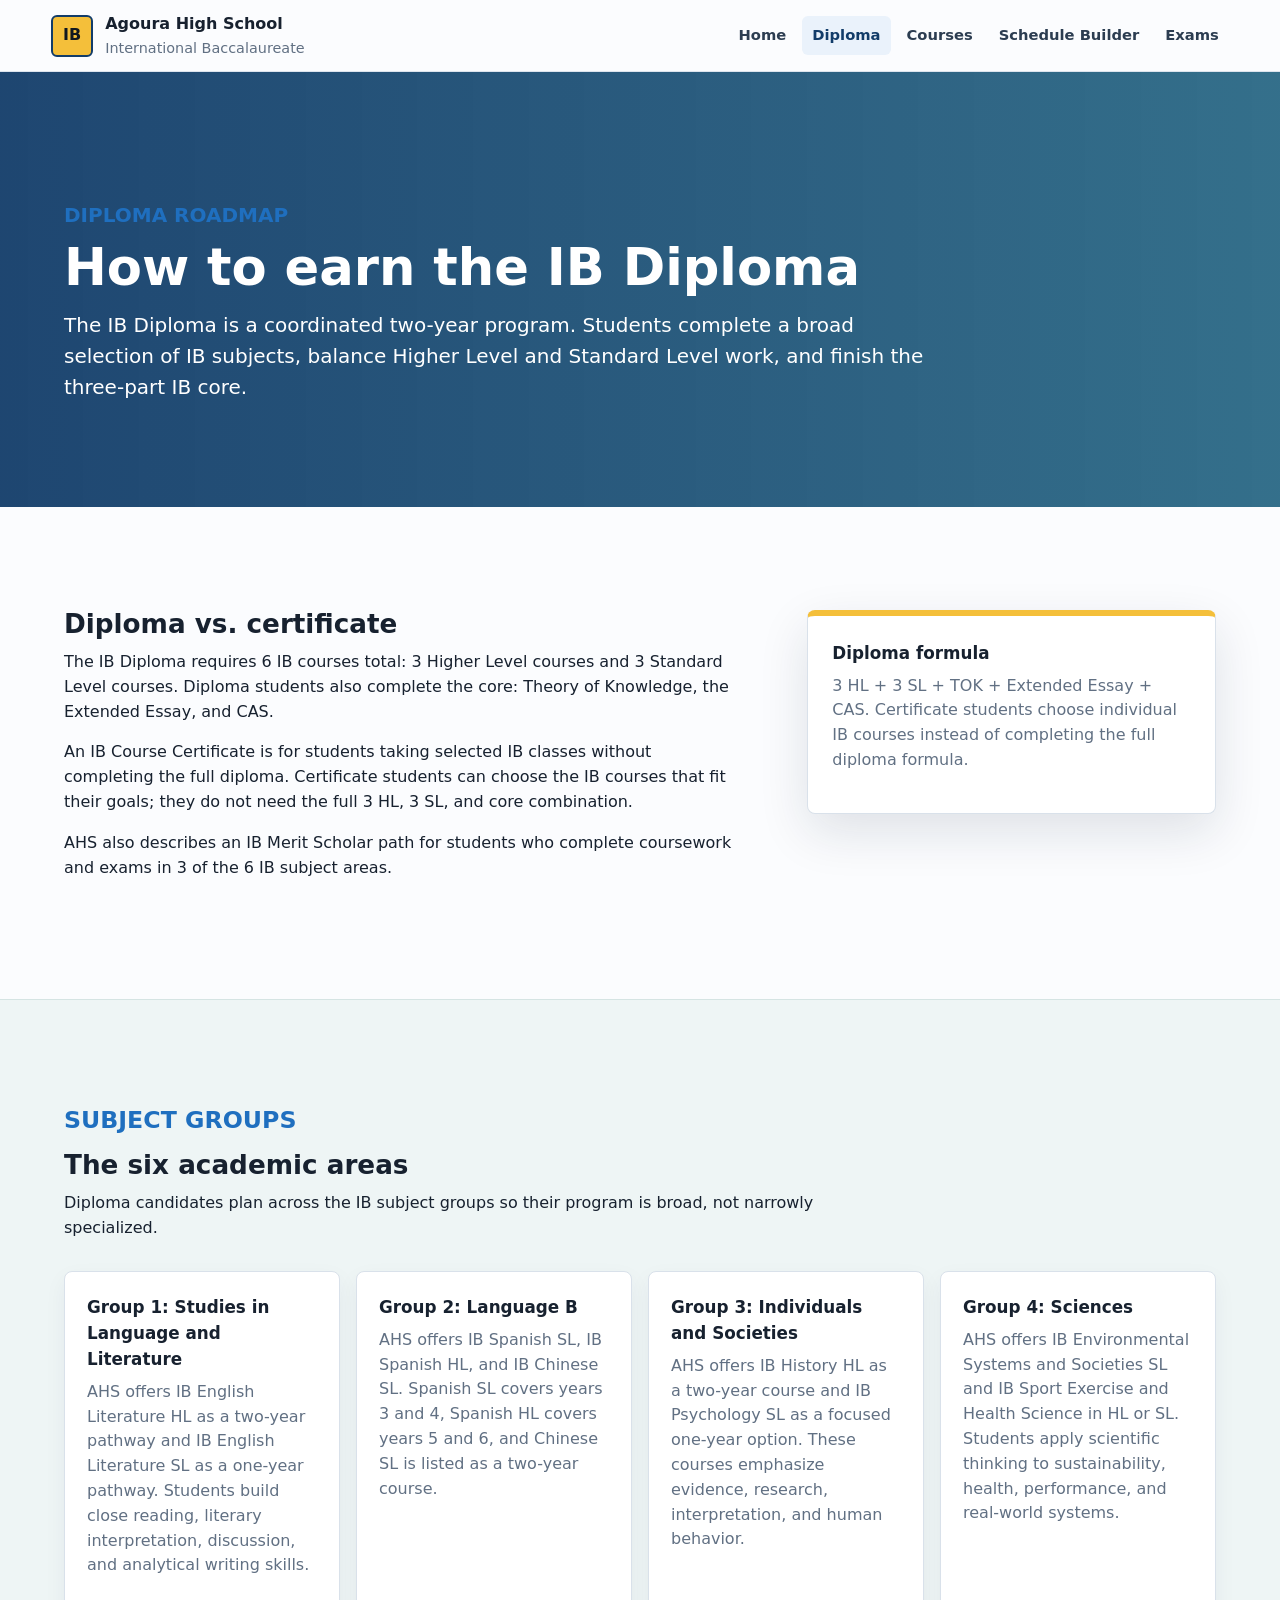
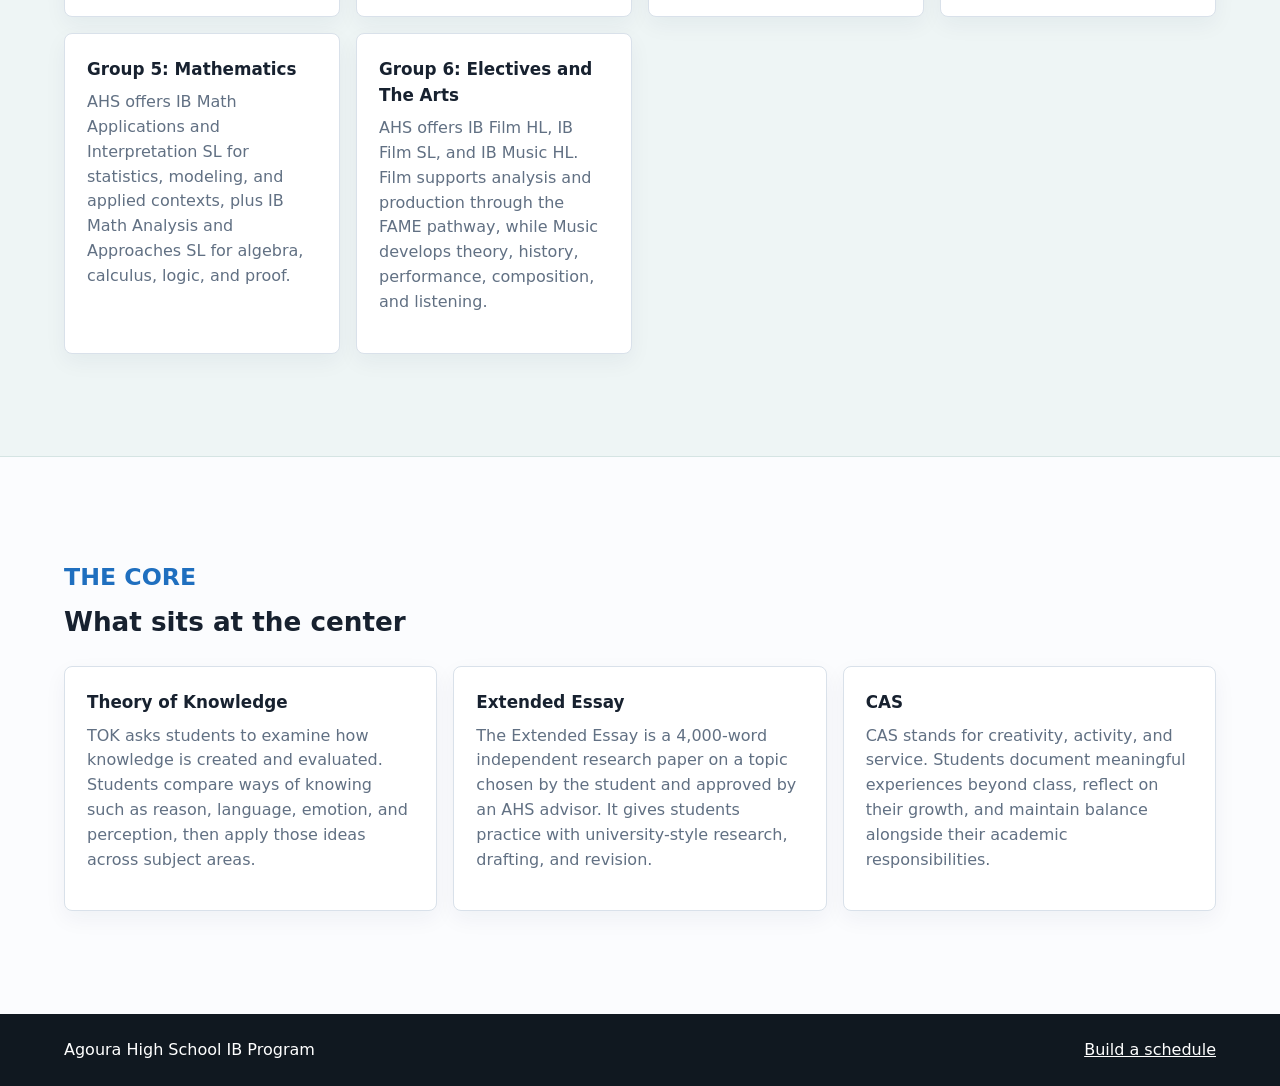
==== diploma.html @ 5c7d08d1 "Redesign AHS IB website with course and schedule planning pages" ====
<!doctype html>
<html lang="en">
  <head>
    <meta charset="utf-8">
    <meta name="viewport" content="width=device-width, initial-scale=1">
    <title>Diploma Requirements | Agoura High School IB Program</title>
    <meta name="description" content="How to earn the IB Diploma at Agoura High School.">
    <link rel="stylesheet" href="styles.css">
  </head>
  <body>
    <header class="site-header">
      <a class="brand" href="index.html" aria-label="Agoura High School IB home"><span class="brand-mark">IB</span><span><strong>Agoura High School</strong><small>International Baccalaureate</small></span></a>
      <nav class="nav" aria-label="Primary">
        <a href="index.html">Home</a><a class="is-active" href="diploma.html">Diploma</a><a href="courses.html">Courses</a><a href="planner.html">Schedule Builder</a><a href="exams.html">Exams</a>
      </nav>
    </header>
    <main>
      <section class="page-hero">
        <p class="eyebrow">Diploma Roadmap</p>
        <h1>How to earn the IB Diploma</h1>
        <p>The IB Diploma is a coordinated two-year program. Students complete a broad selection of IB subjects, balance Higher Level and Standard Level work, and finish the three-part IB core.</p>
      </section>
      <section class="section two-column">
        <div>
          <h2>Diploma vs. certificate</h2>
          <p>The IB Diploma requires 6 IB courses total: 3 Higher Level courses and 3 Standard Level courses. Diploma students also complete the core: Theory of Knowledge, the Extended Essay, and CAS.</p>
          <p>An IB Course Certificate is for students taking selected IB classes without completing the full diploma. Certificate students can choose the IB courses that fit their goals; they do not need the full 3 HL, 3 SL, and core combination.</p>
          <p>AHS also describes an IB Merit Scholar path for students who complete coursework and exams in 3 of the 6 IB subject areas.</p>
        </div>
        <div class="callout"><h3>Diploma formula</h3><p>3 HL + 3 SL + TOK + Extended Essay + CAS. Certificate students choose individual IB courses instead of completing the full diploma formula.</p></div>
      </section>
      <section class="section band">
        <div class="section-heading"><p class="eyebrow">Subject Groups</p><h2>The six academic areas</h2><p>Diploma candidates plan across the IB subject groups so their program is broad, not narrowly specialized.</p></div>
        <div class="requirements">
          <article><h3>Group 1: Studies in Language and Literature</h3><p>AHS offers IB English Literature HL as a two-year pathway and IB English Literature SL as a one-year pathway. Students build close reading, literary interpretation, discussion, and analytical writing skills.</p></article>
          <article><h3>Group 2: Language B</h3><p>AHS offers IB Spanish SL, IB Spanish HL, and IB Chinese SL. Spanish SL covers years 3 and 4, Spanish HL covers years 5 and 6, and Chinese SL is listed as a two-year course.</p></article>
          <article><h3>Group 3: Individuals and Societies</h3><p>AHS offers IB History HL as a two-year course and IB Psychology SL as a focused one-year option. These courses emphasize evidence, research, interpretation, and human behavior.</p></article>
          <article><h3>Group 4: Sciences</h3><p>AHS offers IB Environmental Systems and Societies SL and IB Sport Exercise and Health Science in HL or SL. Students apply scientific thinking to sustainability, health, performance, and real-world systems.</p></article>
          <article><h3>Group 5: Mathematics</h3><p>AHS offers IB Math Applications and Interpretation SL for statistics, modeling, and applied contexts, plus IB Math Analysis and Approaches SL for algebra, calculus, logic, and proof.</p></article>
          <article><h3>Group 6: Electives and The Arts</h3><p>AHS offers IB Film HL, IB Film SL, and IB Music HL. Film supports analysis and production through the FAME pathway, while Music develops theory, history, performance, composition, and listening.</p></article>
        </div>
      </section>
      <section class="section">
        <div class="section-heading"><p class="eyebrow">The Core</p><h2>What sits at the center</h2></div>
        <div class="detail-grid">
          <article><h3>Theory of Knowledge</h3><p>TOK asks students to examine how knowledge is created and evaluated. Students compare ways of knowing such as reason, language, emotion, and perception, then apply those ideas across subject areas.</p></article>
          <article><h3>Extended Essay</h3><p>The Extended Essay is a 4,000-word independent research paper on a topic chosen by the student and approved by an AHS advisor. It gives students practice with university-style research, drafting, and revision.</p></article>
          <article><h3>CAS</h3><p>CAS stands for creativity, activity, and service. Students document meaningful experiences beyond class, reflect on their growth, and maintain balance alongside their academic responsibilities.</p></article>
        </div>
      </section>
    </main>
    <footer><p>Agoura High School IB Program</p><a href="planner.html">Build a schedule</a></footer>
  </body>
</html>
---- styles.css ----
:root {
  --ink: #17212f;
  --muted: #617083;
  --line: #d9e1ea;
  --paper: #fbfcfe;
  --panel: #ffffff;
  --navy: #123c69;
  --blue: #1f6fbf;
  --gold: #f4bf3a;
  --green: #23745d;
  --red: #b84a4a;
  --shadow: 0 18px 50px rgba(16, 36, 60, 0.12);
}

* {
  box-sizing: border-box;
}

html {
  scroll-behavior: smooth;
}

body {
  margin: 0;
  color: var(--ink);
  background: var(--paper);
  font-family: Inter, ui-sans-serif, system-ui, -apple-system, BlinkMacSystemFont, "Segoe UI", sans-serif;
  line-height: 1.55;
}

a {
  color: inherit;
}

.site-header {
  position: sticky;
  top: 0;
  z-index: 10;
  display: flex;
  align-items: center;
  justify-content: space-between;
  gap: 24px;
  min-height: 72px;
  padding: 12px clamp(18px, 4vw, 56px);
  background: rgba(251, 252, 254, 0.92);
  border-bottom: 1px solid rgba(217, 225, 234, 0.85);
  backdrop-filter: blur(18px);
}

.brand {
  display: inline-flex;
  align-items: center;
  gap: 12px;
  text-decoration: none;
}

.brand-mark {
  display: grid;
  width: 42px;
  height: 42px;
  place-items: center;
  color: #101820;
  background: var(--gold);
  border: 2px solid var(--navy);
  border-radius: 6px;
  font-weight: 900;
}

.brand strong,
.brand small {
  display: block;
}

.brand small {
  color: var(--muted);
  font-size: 0.9rem;
}

.nav {
  display: flex;
  flex-wrap: wrap;
  align-items: center;
  justify-content: flex-end;
  gap: 6px;
}

.nav a {
  padding: 8px 10px;
  border-radius: 6px;
  color: #2c3d51;
  font-size: 0.92rem;
  font-weight: 700;
  text-decoration: none;
}

.nav a:hover,
.nav a:focus-visible,
.nav a.is-active {
  background: #eaf2fb;
  color: var(--navy);
}

.hero {
  position: relative;
  display: grid;
  min-height: clamp(520px, 72vh, 760px);
  align-items: end;
  overflow: hidden;
  background: #101820;
}

.hero img {
  position: absolute;
  inset: 0;
  width: 100%;
  height: 100%;
  object-fit: cover;
  opacity: 0.76;
}

.hero::after {
  position: absolute;
  inset: 0;
  content: "";
  background:
    linear-gradient(90deg, rgba(12, 22, 36, 0.88), rgba(12, 22, 36, 0.5), rgba(12, 22, 36, 0.18)),
    linear-gradient(0deg, rgba(12, 22, 36, 0.68), transparent 46%);
}

.hero-content {
  position: relative;
  z-index: 1;
  width: min(760px, calc(100% - 36px));
  margin: 0 0 clamp(56px, 10vh, 96px) clamp(18px, 5vw, 72px);
  color: #fff;
}

.eyebrow {
  margin: 0 0 12px;
  color: var(--blue);
  font-size: clamp(1.22rem, 1.85vw, 1.55rem);
  font-weight: 900;
  letter-spacing: 0;
  text-transform: uppercase;
}

.hero .eyebrow {
  color: var(--gold);
  font-size: clamp(1.32rem, 2vw, 1.75rem);
}

h1,
h2,
h3,
p {
  margin-top: 0;
}

h1 {
  margin-bottom: 18px;
  font-size: clamp(2.6rem, 6vw, 5.4rem);
  line-height: 0.96;
  letter-spacing: 0;
}

h2 {
  margin-bottom: 12px;
  font-size: clamp(1.35rem, 2.05vw, 1.95rem);
  line-height: 1.08;
  letter-spacing: 0;
}

h3 {
  margin-bottom: 8px;
  font-size: 1.05rem;
}

.page-hero {
  padding: clamp(72px, 10vw, 132px) clamp(18px, 5vw, 72px) clamp(48px, 7vw, 84px);
  color: #fff;
  background:
    linear-gradient(90deg, rgba(18, 60, 105, 0.95), rgba(20, 88, 120, 0.86)),
    url("https://imagescdn.homes.com/i2/_gI9trF3iWq74M3mrVfXqrQakergBFyEiznGdqbQbmw/117/rancho-san-diego-ca.jpg?p=1") center / cover;
}

.page-hero.compact {
  padding-bottom: 52px;
}

.page-hero h1,
.page-hero p {
  max-width: 860px;
}

.page-hero h1 {
  font-size: clamp(2rem, 4vw, 3.55rem);
}

.page-hero p {
  font-size: clamp(1rem, 1.6vw, 1.25rem);
}

.hero-content p {
  max-width: 680px;
  font-size: clamp(1.12rem, 1.9vw, 1.42rem);
}

.hero-actions,
.tool-buttons {
  display: flex;
  flex-wrap: wrap;
  gap: 10px;
}

.button {
  display: inline-flex;
  min-height: 42px;
  align-items: center;
  justify-content: center;
  padding: 10px 16px;
  border: 1px solid transparent;
  border-radius: 6px;
  font-weight: 900;
  text-decoration: none;
  cursor: pointer;
}

.button.primary {
  color: #111b26;
  background: var(--gold);
}

.button.secondary {
  color: var(--ink);
  background: #fff;
  border-color: var(--line);
}

.quick-info {
  display: grid;
  grid-template-columns: repeat(4, 1fr);
  border-bottom: 1px solid var(--line);
  background: #fff;
}

.quick-info article {
  min-height: 150px;
  padding: 26px;
  border-right: 1px solid var(--line);
}

.quick-info span {
  display: block;
  margin-bottom: 10px;
  color: var(--navy);
  font-size: 1.6rem;
  font-weight: 950;
}

.quick-info p,
.feature-list p,
.requirements p,
.course-card p,
.exam-grid p,
.source-note p,
.portal p,
.detail-grid p,
.level-grid p,
.callout p,
.contact p {
  color: var(--muted);
  font-size: 1rem;
}

.section {
  padding: clamp(64px, 8vw, 108px) clamp(18px, 5vw, 72px);
}

.section-heading {
  max-width: 780px;
  margin-bottom: 30px;
}

.intro-grid {
  display: grid;
  grid-template-columns: minmax(0, 1fr) minmax(320px, 0.85fr);
  gap: clamp(28px, 6vw, 76px);
  align-items: start;
}

.two-column {
  display: grid;
  grid-template-columns: minmax(0, 1.15fr) minmax(280px, 0.7fr);
  gap: clamp(28px, 6vw, 72px);
  align-items: start;
}

.callout {
  padding: 24px;
  background: #fff;
  border: 1px solid var(--line);
  border-top: 6px solid var(--gold);
  border-radius: 8px;
  box-shadow: var(--shadow);
}

.feature-list {
  display: grid;
  gap: 16px;
}

.feature-list div,
.feature-list a,
.requirements article,
.exam-grid article,
.source-note,
.detail-grid article,
.level-grid article,
.portal,
.checks,
.course-bank,
.grade-column {
  background: var(--panel);
  border: 1px solid var(--line);
  border-radius: 8px;
  box-shadow: 0 8px 22px rgba(24, 44, 70, 0.05);
}

.feature-list div {
  padding: 22px;
}

.feature-list a {
  display: block;
  padding: 22px;
  color: inherit;
  text-decoration: none;
}

.feature-list a:hover,
.feature-list a:focus-visible {
  border-color: #9fbedc;
  transform: translateY(-2px);
}

.band {
  background: #eef5f5;
  border-block: 1px solid #d5e4e3;
}

.requirements,
.exam-grid,
.portal-grid,
.detail-grid,
.level-grid,
.score-grid {
  display: grid;
  grid-template-columns: repeat(4, 1fr);
  gap: 16px;
}

.requirements article,
.exam-grid article,
.detail-grid article,
.level-grid article,
.portal,
.score-grid article {
  padding: 22px;
}

.portal {
  color: inherit;
  text-decoration: none;
}

.portal:hover,
.portal:focus-visible {
  border-color: #9fbedc;
  transform: translateY(-2px);
}

.portal span {
  display: inline-flex;
  margin-bottom: 30px;
  color: var(--blue);
  font-weight: 950;
}

.detail-grid {
  grid-template-columns: repeat(3, 1fr);
}

.level-grid {
  grid-template-columns: repeat(3, 1fr);
}

.level-grid article {
  border-top: 6px solid var(--gold);
}

.level-grid span {
  display: inline-flex;
  margin-bottom: 14px;
  color: var(--blue);
  font-size: 1.4rem;
  font-weight: 950;
}

.score-grid article {
  display: grid;
  gap: 8px;
  background: #fff;
  border: 1px solid var(--line);
  border-radius: 8px;
}

.score-grid strong {
  color: var(--navy);
  font-size: 1.55rem;
}

.score-grid span {
  color: var(--muted);
}

.timeline {
  display: grid;
  grid-template-columns: repeat(4, minmax(0, 1fr));
  gap: 16px;
}

.timeline article {
  padding: 22px;
  background: #fff;
  border: 1px solid var(--line);
  border-radius: 8px;
  box-shadow: 0 8px 22px rgba(24, 44, 70, 0.05);
}

.timeline span {
  display: inline-flex;
  margin-bottom: 22px;
  color: var(--blue);
  font-size: 1.45rem;
  font-weight: 950;
}

.timeline p {
  color: var(--muted);
}

.catalog-controls {
  display: flex;
  flex-wrap: wrap;
  gap: 8px;
  margin-bottom: 20px;
}

.chip {
  min-height: 36px;
  padding: 8px 12px;
  border: 1px solid var(--line);
  border-radius: 999px;
  background: #fff;
  color: var(--ink);
  font-weight: 850;
  cursor: pointer;
}

.chip.is-active {
  color: #fff;
  background: var(--navy);
  border-color: var(--navy);
}

.course-grid {
  display: grid;
  grid-template-columns: repeat(2, minmax(0, 1fr));
  gap: 22px;
  align-items: start;
}

.course-group {
  padding: 22px;
  background: #fff;
  border: 1px solid var(--line);
  border-radius: 8px;
  box-shadow: 0 8px 22px rgba(24, 44, 70, 0.05);
}

.course-group-heading {
  padding-bottom: 14px;
  margin-bottom: 16px;
  border-bottom: 1px solid var(--line);
}

.course-group-heading h2 {
  margin-bottom: 0;
  font-size: clamp(1.35rem, 2vw, 1.9rem);
}

.course-stack {
  display: grid;
  gap: 14px;
}

.course-card {
  display: grid;
  gap: 12px;
  min-height: auto;
  padding: 20px;
  background: #f8fafc;
  border: 1px solid #e2e8f0;
  border-radius: 8px;
}

.tags {
  display: flex;
  flex-wrap: wrap;
  gap: 6px;
}

.tag {
  display: inline-flex;
  align-items: center;
  min-height: 26px;
  padding: 4px 8px;
  border-radius: 999px;
  background: #edf2f8;
  color: #2b435d;
  font-size: 0.76rem;
  font-weight: 900;
}

.tag.hl {
  color: #17324f;
  background: #d9e9fb;
}

.tag.sl {
  color: #174838;
  background: #dcf1e8;
}

.tag.core {
  color: #6d4d05;
  background: #fff1c7;
}

.planner-section {
  background: #fff;
}

.planner-tools {
  display: flex;
  align-items: end;
  justify-content: space-between;
  gap: 16px;
  margin-bottom: 18px;
}

.custom-course {
  display: grid;
  grid-template-columns: minmax(220px, 1fr) 90px auto;
  gap: 8px;
  align-items: end;
}

.custom-course label {
  display: grid;
  gap: 6px;
  color: var(--muted);
  font-size: 0.88rem;
  font-weight: 800;
}

.custom-course input,
.custom-course select {
  min-height: 44px;
  padding: 10px 12px;
  border: 1px solid var(--line);
  border-radius: 6px;
  color: var(--ink);
  background: #fff;
  font: inherit;
}

.counter-row {
  display: grid;
  grid-template-columns: repeat(2, minmax(0, 1fr));
  gap: 12px;
  margin-bottom: 16px;
}

.counter {
  display: flex;
  align-items: baseline;
  justify-content: space-between;
  gap: 14px;
  padding: 18px 20px;
  background: #fff;
  border: 1px solid var(--line);
  border-radius: 8px;
}

.counter strong {
  color: var(--navy);
  font-size: 2rem;
  line-height: 1;
}

.counter span {
  color: var(--muted);
  font-weight: 850;
}

.search {
  display: grid;
  width: min(440px, 100%);
  gap: 6px;
  color: var(--muted);
  font-size: 0.88rem;
  font-weight: 800;
}

.search input {
  min-height: 44px;
  width: 100%;
  padding: 10px 12px;
  border: 1px solid var(--line);
  border-radius: 6px;
  color: var(--ink);
  font: inherit;
}

.planner-layout {
  display: grid;
  grid-template-columns: minmax(240px, 300px) minmax(420px, 1fr) minmax(240px, 300px);
  gap: 16px;
  align-items: start;
}

.course-bank,
.checks,
.grade-column {
  padding: 16px;
}

.course-bank {
  position: sticky;
  top: 92px;
  max-height: calc(100vh - 110px);
  overflow: auto;
}

.course-bank.is-over {
  border-color: var(--blue);
  background: #edf6ff;
}

.bank-list {
  display: grid;
  gap: 10px;
}

.bank-card,
.scheduled-card {
  padding: 12px;
  border: 1px solid var(--line);
  border-left: 5px solid var(--blue);
  border-radius: 6px;
  background: #fff;
  cursor: grab;
}

.custom-scheduled {
  border-left-color: var(--green);
}

.bank-card:active,
.scheduled-card:active {
  cursor: grabbing;
}

.bank-card strong,
.scheduled-card strong {
  display: block;
  margin-bottom: 4px;
  font-size: 0.92rem;
}

.bank-card span,
.scheduled-card span {
  color: var(--muted);
  font-size: 0.78rem;
  font-weight: 850;
}

.schedule-board {
  display: grid;
  grid-template-columns: repeat(2, minmax(0, 1fr));
  gap: 16px;
}

.grade-heading {
  display: flex;
  align-items: baseline;
  justify-content: space-between;
  gap: 12px;
  margin-bottom: 12px;
}

.grade-heading span {
  color: var(--muted);
  font-size: 0.84rem;
  font-weight: 900;
}

.dropzone {
  display: grid;
  align-content: start;
  gap: 10px;
  min-height: 520px;
  padding: 12px;
  border: 2px dashed #c5d2df;
  border-radius: 8px;
  background: #f6f9fc;
}

.dropzone.is-over {
  border-color: var(--blue);
  background: #edf6ff;
}

.empty-message {
  display: grid;
  min-height: 120px;
  place-items: center;
  color: var(--muted);
  text-align: center;
}

.check {
  display: grid;
  grid-template-columns: 28px 1fr;
  gap: 10px;
  padding: 12px 0;
  border-bottom: 1px solid var(--line);
}

.check:last-child {
  border-bottom: 0;
}

.check-icon {
  display: grid;
  width: 24px;
  height: 24px;
  place-items: center;
  border-radius: 999px;
  color: #fff;
  font-size: 0.78rem;
  font-weight: 950;
}

.check.ok .check-icon {
  background: var(--green);
}

.check.warn .check-icon {
  background: var(--red);
}

.check strong {
  display: block;
  font-size: 0.94rem;
}

.check span {
  display: block;
  color: var(--muted);
  font-size: 0.84rem;
}

.contact {
  display: grid;
  grid-template-columns: minmax(0, 1fr) minmax(280px, 420px);
  gap: 24px;
  align-items: start;
}

.contact .eyebrow {
  color: var(--blue);
  font-size: clamp(1.22rem, 1.85vw, 1.55rem);
}

.contact h2 {
  font-size: clamp(1.55rem, 2.55vw, 2.35rem);
}

.contact-simple {
  grid-template-columns: minmax(0, 780px);
}

footer {
  display: flex;
  justify-content: space-between;
  gap: 18px;
  padding: 24px clamp(18px, 5vw, 72px);
  color: #fff;
  background: #101820;
}

footer p {
  margin: 0;
}

@media (max-width: 1050px) {
  .quick-info,
  .requirements,
  .course-grid,
  .exam-grid,
  .portal-grid,
  .detail-grid,
  .level-grid,
  .score-grid,
  .timeline,
  .planner-layout {
    grid-template-columns: repeat(2, minmax(0, 1fr));
  }

  .planner-tools,
  .custom-course {
    align-items: stretch;
  }

  .planner-tools {
    flex-direction: column;
  }

  .course-bank,
  .checks {
    position: static;
    max-height: none;
  }

  .checks {
    grid-column: 1 / -1;
  }
}

@media (max-width: 760px) {
  .site-header,
  .planner-tools,
  .contact {
    align-items: stretch;
    flex-direction: column;
  }

  .site-header {
    position: static;
  }

  .nav {
    justify-content: flex-start;
  }

  .hero {
    min-height: 620px;
  }

  .hero-content {
    margin-right: 18px;
  }

  .quick-info,
  .intro-grid,
  .requirements,
  .course-grid,
  .exam-grid,
  .portal-grid,
  .detail-grid,
  .level-grid,
  .score-grid,
  .timeline,
  .two-column,
  .planner-layout,
  .schedule-board,
  .counter-row,
  .contact {
    grid-template-columns: 1fr;
  }

  .custom-course {
    grid-template-columns: 1fr;
  }

  .quick-info article {
    min-height: auto;
    border-right: 0;
    border-bottom: 1px solid var(--line);
  }

  .dropzone {
    min-height: 300px;
  }
}

@media print {
  .site-header,
  .hero,
  .quick-info,
  .intro-grid,
  #courses,
  #exams,
  .contact,
  footer,
  .course-bank,
  .planner-tools {
    display: none;
  }

  .planner-layout,
  .schedule-board {
    display: block;
  }

  .grade-column {
    margin-bottom: 18px;
    box-shadow: none;
  }
}
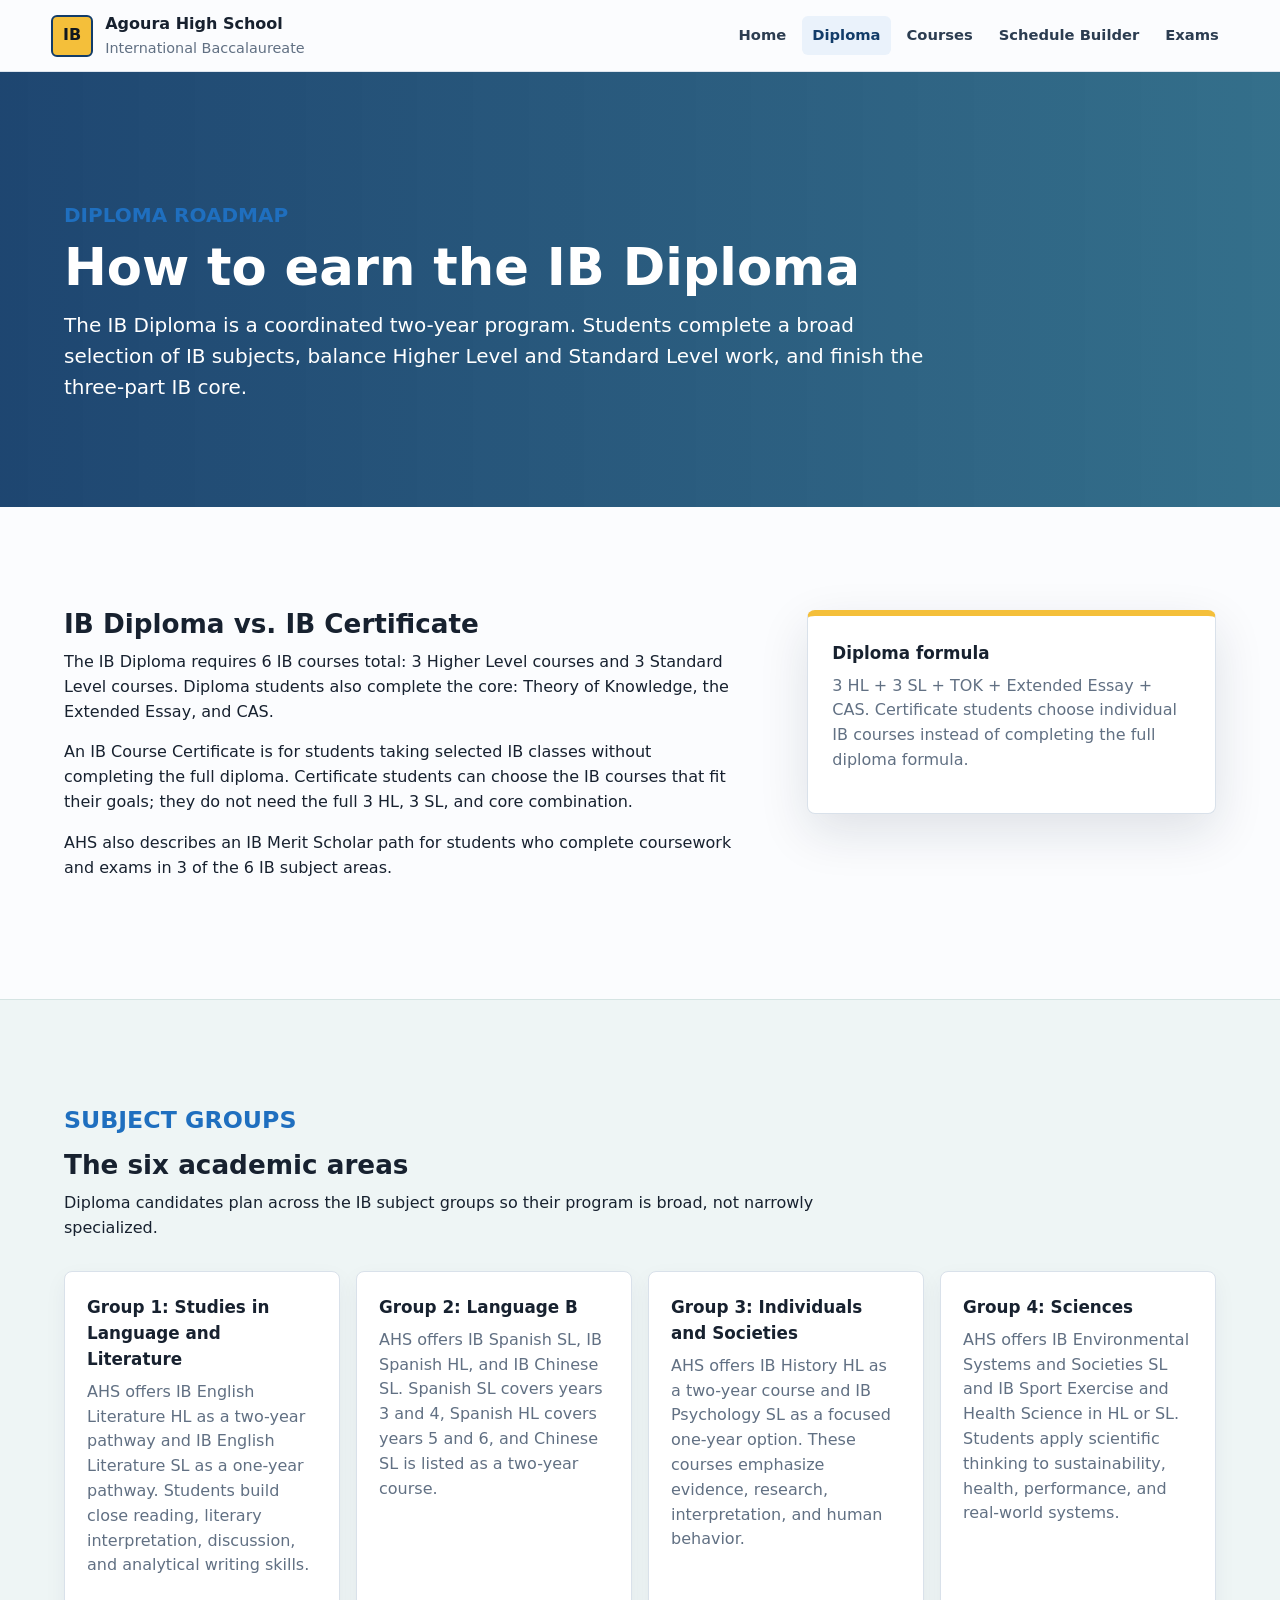
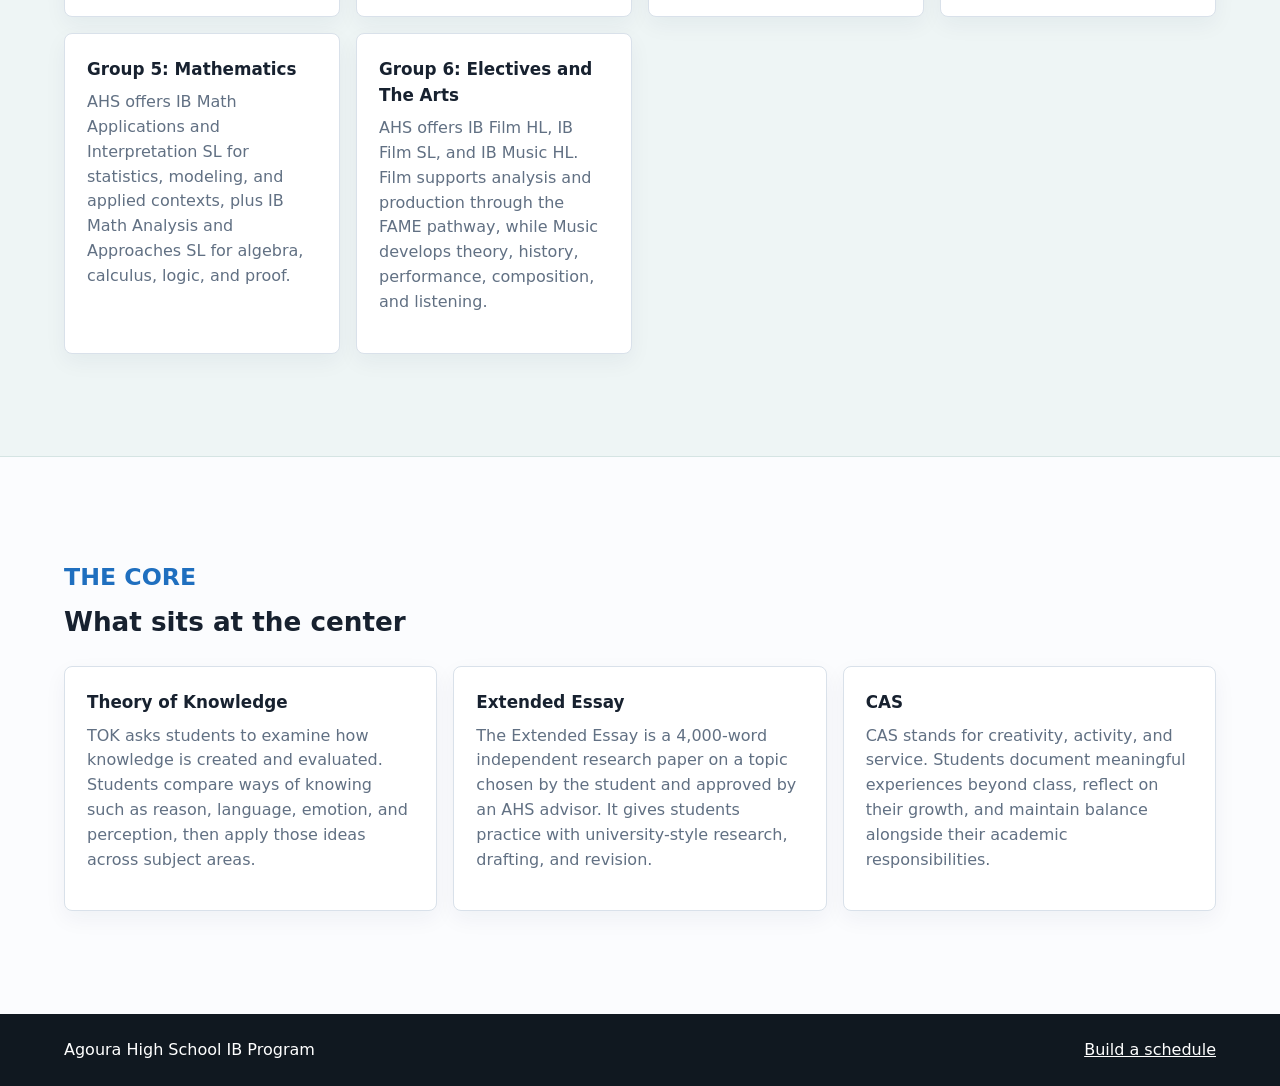
==== commit 2f6bce32: "Remove home page stats bar and corrected some slight innacuracies." ====
--- a/diploma.html
+++ b/diploma.html
@@ -22,7 +22,7 @@
       </section>
       <section class="section two-column">
         <div>
-          <h2>Diploma vs. certificate</h2>
+          <h2>IB Diploma vs. IB Certificate</h2>
           <p>The IB Diploma requires 6 IB courses total: 3 Higher Level courses and 3 Standard Level courses. Diploma students also complete the core: Theory of Knowledge, the Extended Essay, and CAS.</p>
           <p>An IB Course Certificate is for students taking selected IB classes without completing the full diploma. Certificate students can choose the IB courses that fit their goals; they do not need the full 3 HL, 3 SL, and core combination.</p>
           <p>AHS also describes an IB Merit Scholar path for students who complete coursework and exams in 3 of the 6 IB subject areas.</p>
